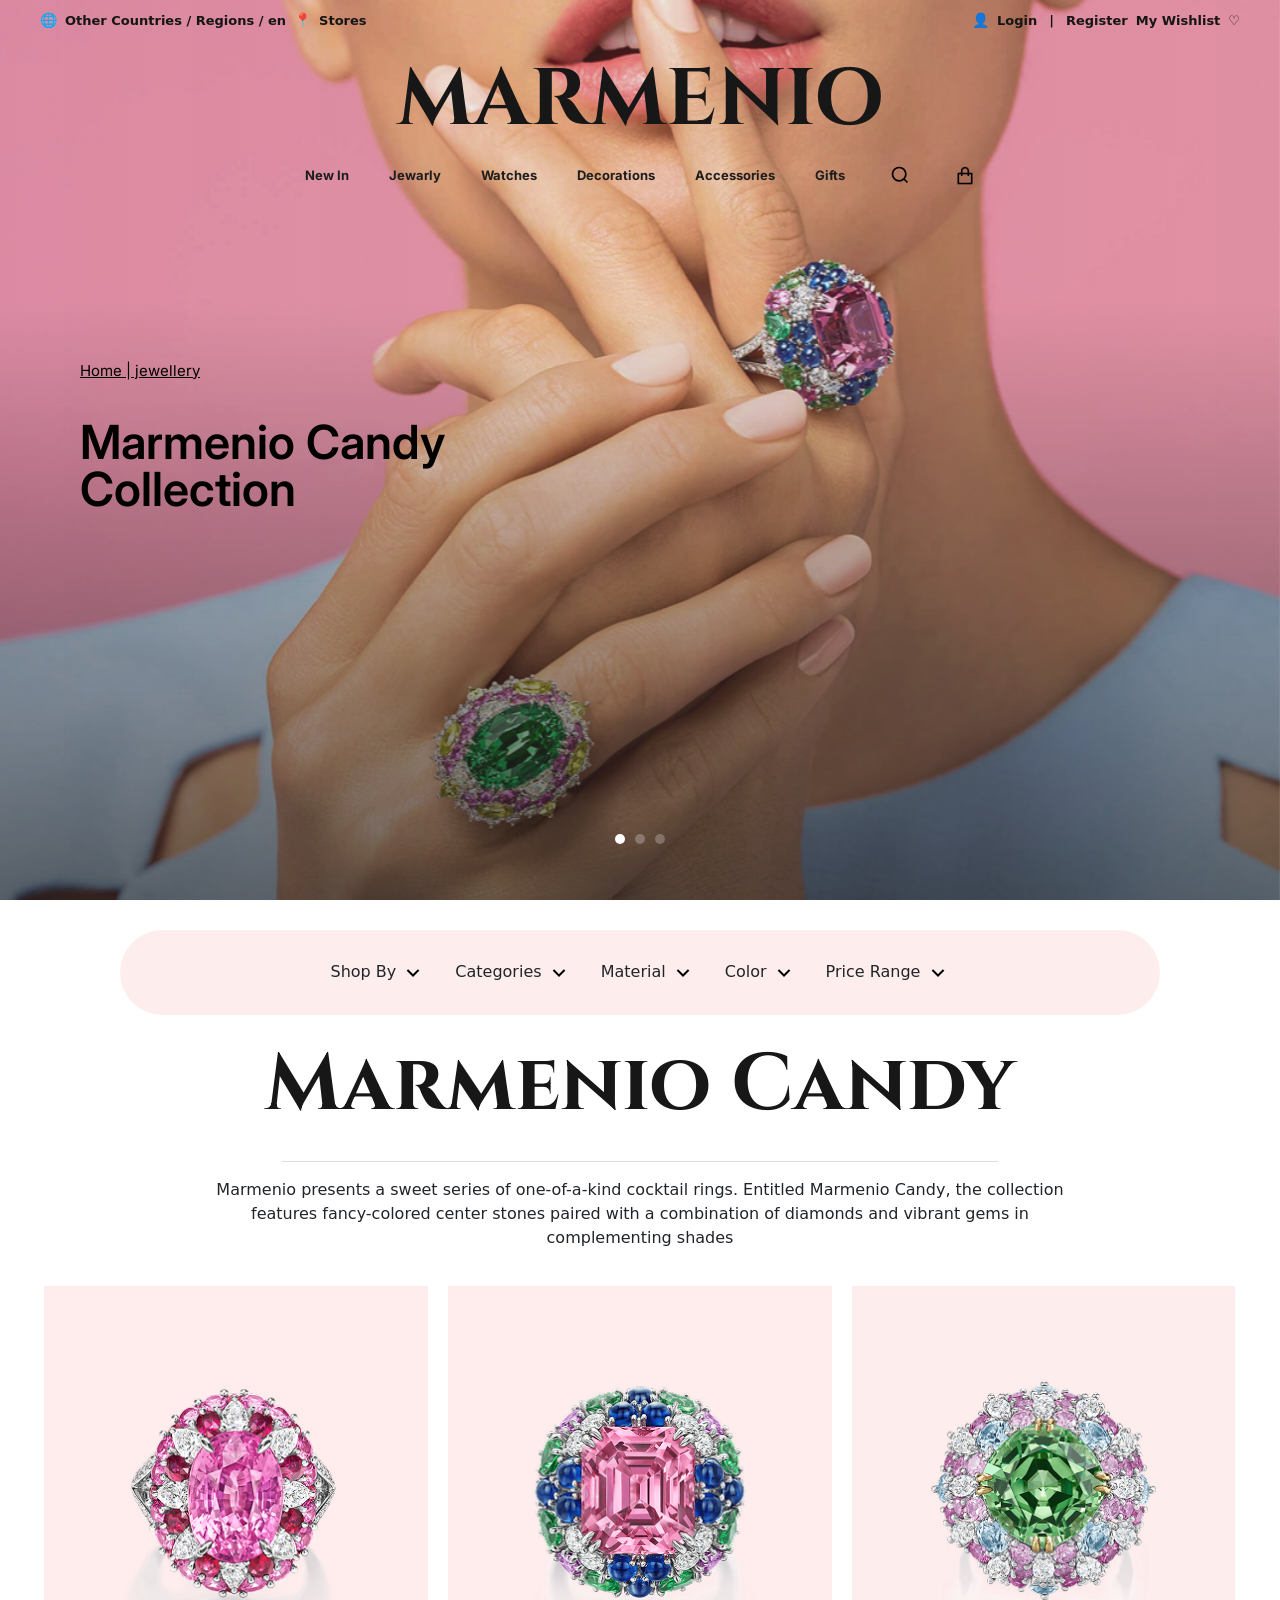
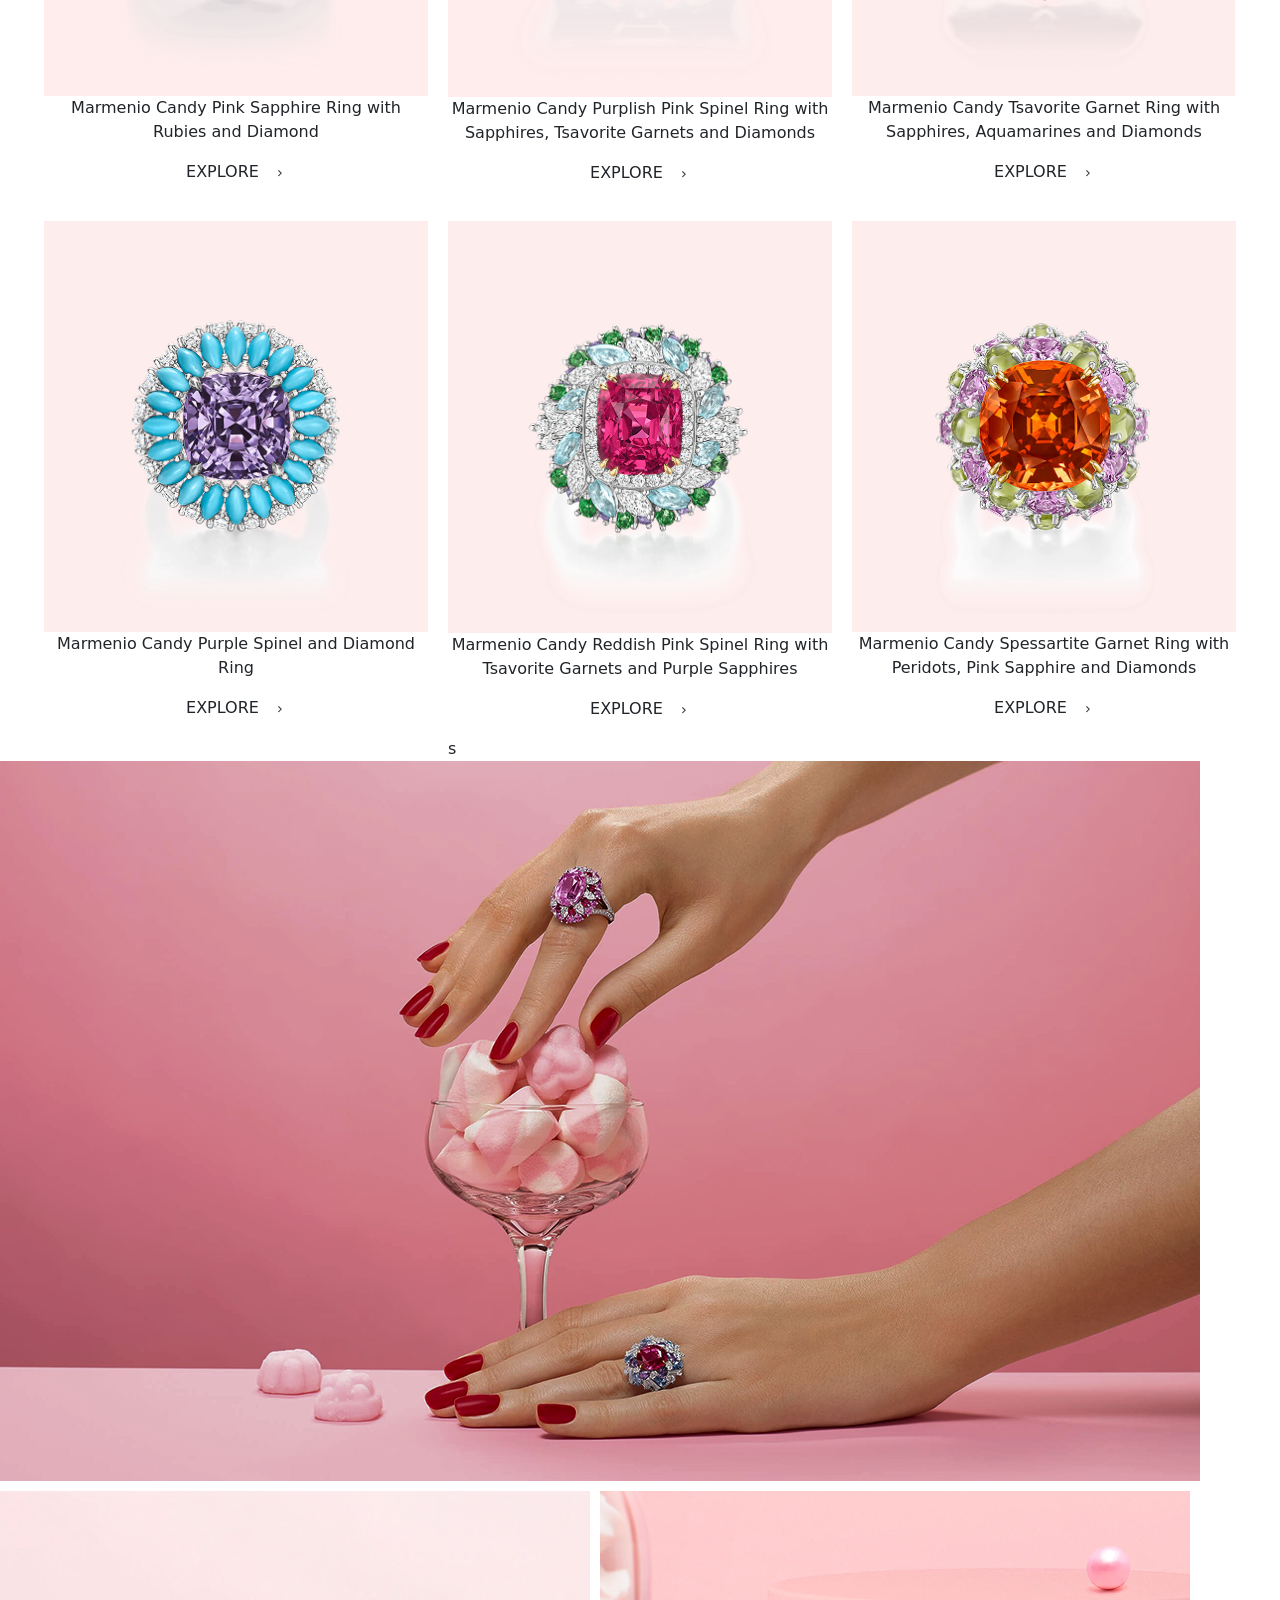
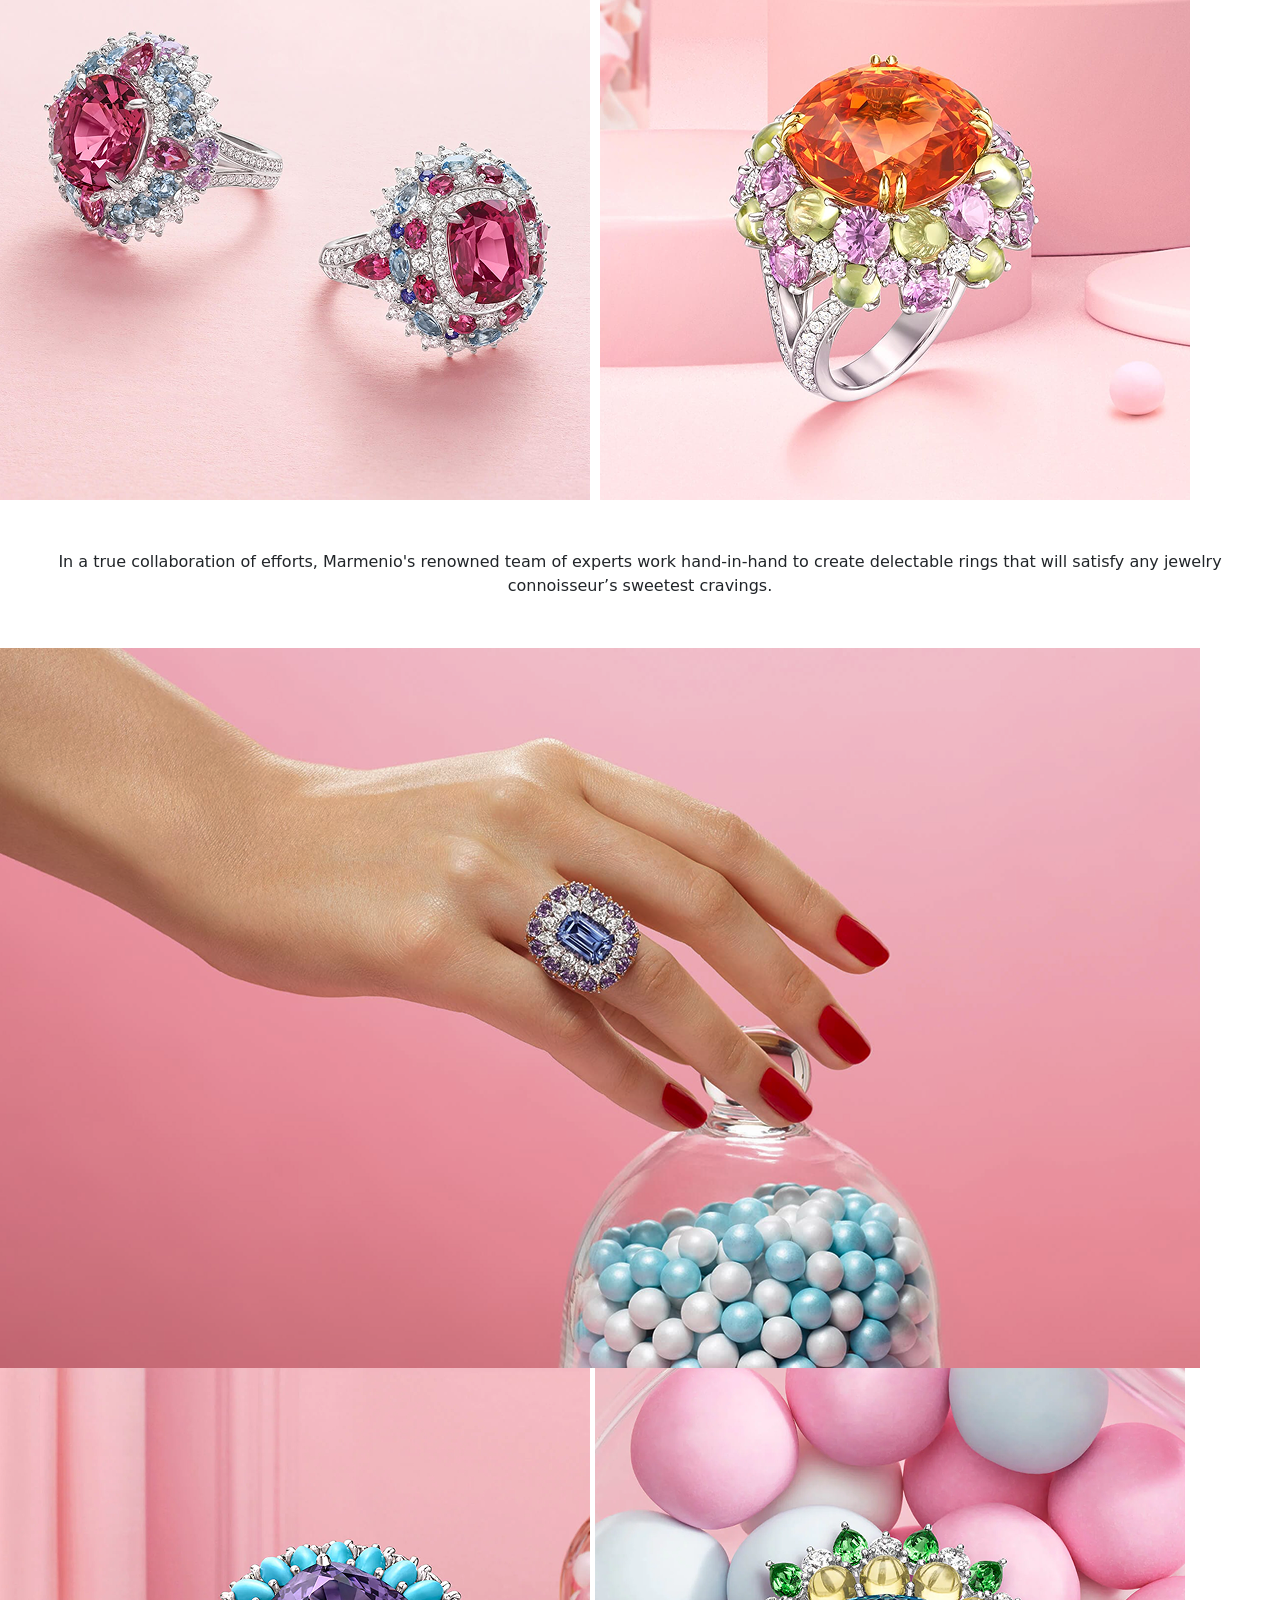
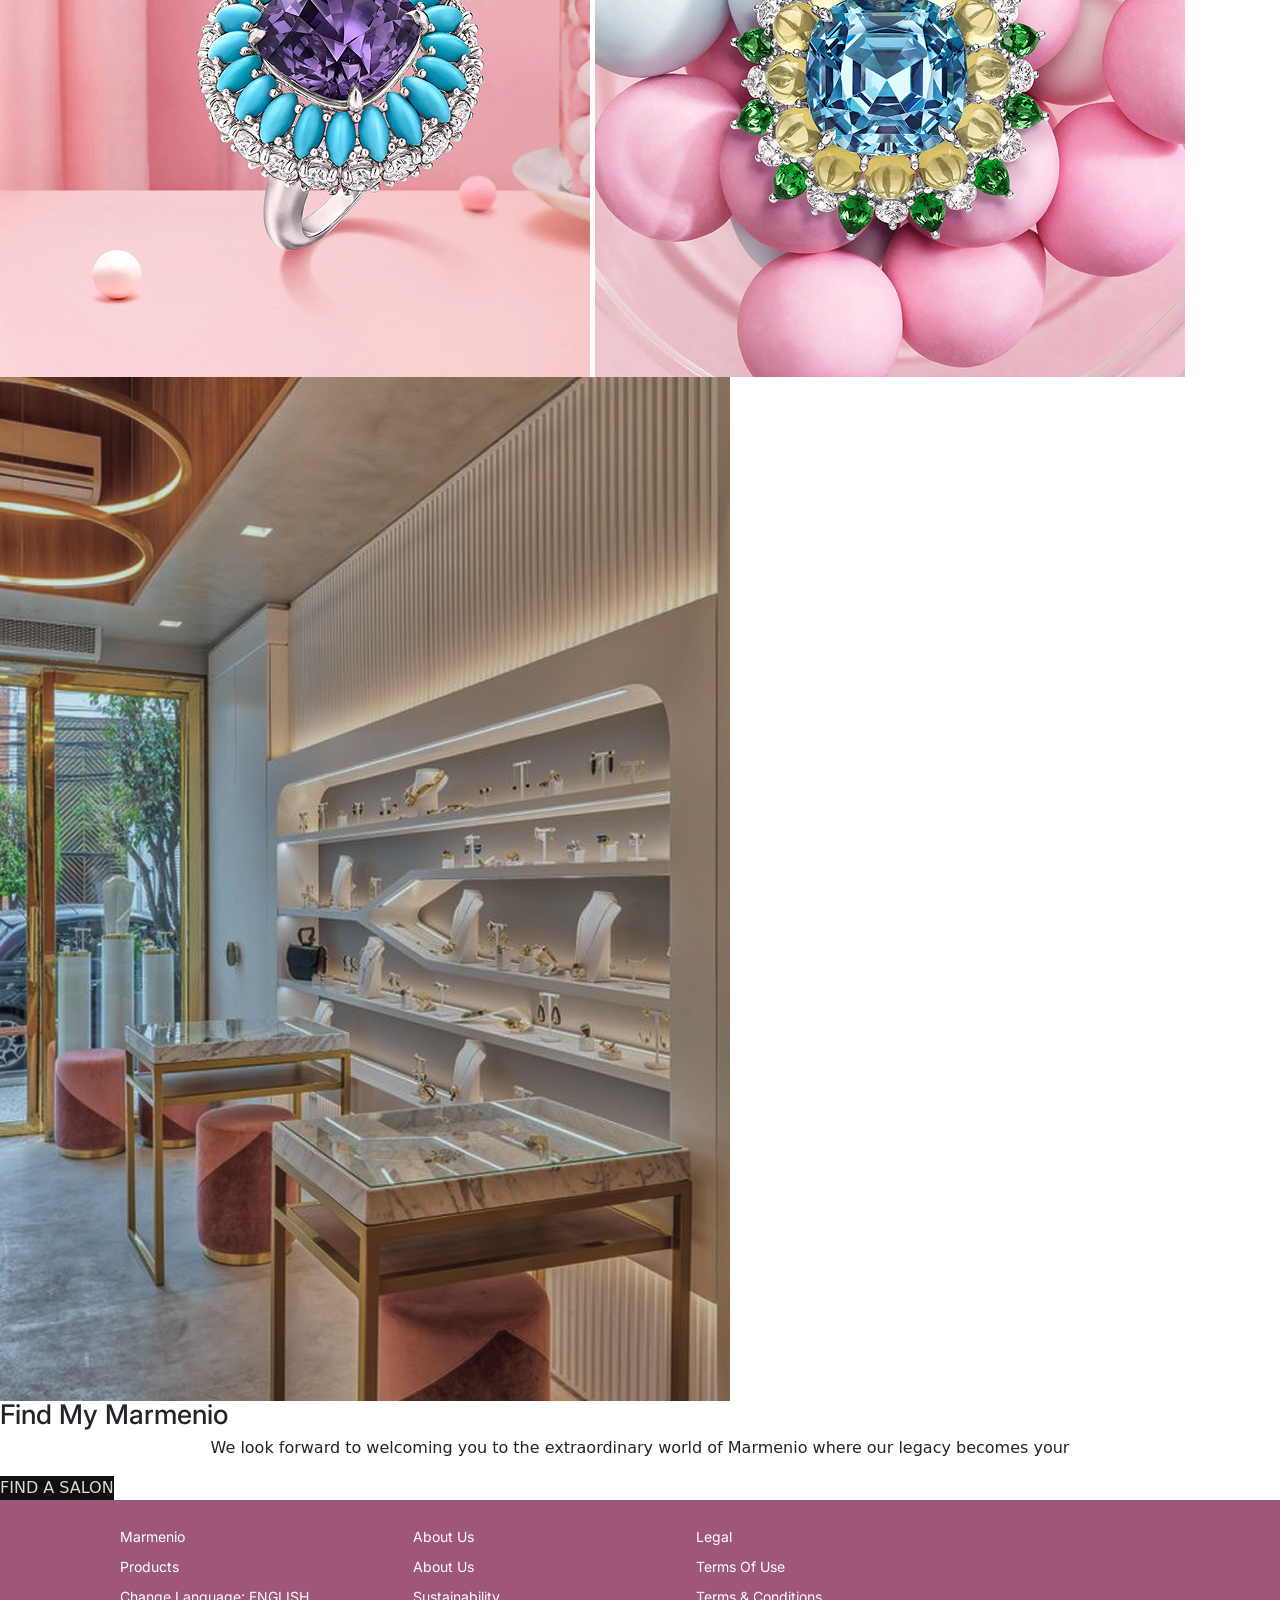
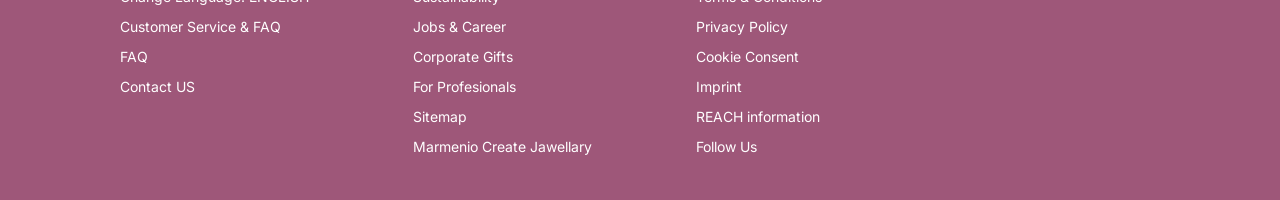
==== about.html @ db3ea21f "f" ====
<!DOCTYPE html>
<html lang="en">
  <head>
    <meta charset="UTF-8" />
    <meta name="viewport" content="width=device-width, initial-scale=1.0" />
    <title>MARMENIO</title>
    <link rel="stylesheet" href="style.css" />
    <link
      href="https://fonts.googleapis.com/css2?family=Cinzel:wght@700&family=Inter:wght@400;500;700&display=swap"
      rel="stylesheet"
    />
    <link
      href="https://cdn.jsdelivr.net/npm/bootstrap@5.3.2/dist/css/bootstrap.min.css"
      rel="stylesheet"
    />
  </head>
  <body>
 <!-- Top Bar -->
    <div class="top-bar">
      <div class="top-bar-left">
        <span class="globe-icon">🌐</span>
        <span>Other Countries / Regions / en</span>
        <span class="location-icon">📍</span>
        <span>Stores</span>
      </div>
      <div class="top-bar-right">
        <span class="user-icon">👤</span>
        <span>Login</span>
        <span class="divider">|</span>
        <span>Register</span>
        <span>My Wishlist</span>
        <span class="heart-icon">♡</span>
      </div>
    </div>

    <!-- Header -->
    <header class="header">
      <h1 class="logo">MARMENIO</h1>
      <nav class="main-nav">
        <a href="about.html">New In</a>
        <a href="about.html">Jewarly</a>
        <a href="about.html">Watches</a>
        <a href="about.html">Decorations</a>
        <a href="#">Accessories</a>
        <a href="#">Gifts</a>
        <button class="search-btn">
          <svg
            width="20"
            height="20"
            viewBox="0 0 24 24"
            fill="none"
            stroke="currentColor"
            stroke-width="2"
            color="black"
          >
            <circle cx="11" cy="11" r="8"></circle>
            <path d="m21 21-4.35-4.35"></path>
          </svg>
        </button>
        <button style="border: none; background-color: transparent; align-self: center;" class="cart">
          <img style="width: 20px; height: 20px; " src="cart.png" alt="">
        </button>
      </nav>
    </header>

    <!-- Hero Section - Bootstrap Carousel -->
    <div
      id="heroCarousel"
      class="carousel slide hero-carousel"
      data-bs-ride="carousel"
    >
      <!-- Indicators -->
      <div class="carousel-indicators">
        <button
          type="button"
          data-bs-target="#heroCarousel"
          data-bs-slide-to="0"
          class="active"
          aria-current="true"
          aria-label="Slide 1"
        ></button>
        <button
          type="button"
          data-bs-target="#heroCarousel"
          data-bs-slide-to="1"
          aria-label="Slide 2"
        ></button>
        <button
          type="button"
          data-bs-target="#heroCarousel"
          data-bs-slide-to="2"
          aria-label="Slide 3"
        ></button>
      </div>

      <!-- Slides -->
      <div class="carousel-inner">
        <!-- Slide 1 -->
        <div class="carousel-item active">
          <div class="hero-slide">
            <img src="Rectangle 6.png" alt="Slide 1" class="hero-image" />
            <div class="hero-overlay"></div>
            <div class="hero-content">
              <a class="aboutA" href="index.html">Home | jewellery</a>
              <h2 class="hero-title aboutTitle">Marmenio Candy Collection</h2>
              
            </div>
          </div>
        </div>

        <!-- Slide 2 -->
        <!-- <div class="carousel-item">
          <div class="hero-slide">
            <img
              src="istockphoto-1178099625-612x612.jpg"
              alt="Slide 2"
              class="hero-image"
            />
            <div class="hero-overlay"></div>
            <div class="hero-content">
              <h2 class="hero-title">Elegant<br />Collection</h2>
              <a href="#" class="discover-btn">Discover more</a>
            </div>
          </div>
        </div> -->

        <!-- Slide 3 -->
       <!-- <div class="carousel-item">
          <div class="hero-slide">
            <img
              src="display-of-elegant-pink-perfume-bottles-artistically-arranged-on-a-gentle-fabric-background-photo.jpg"
              alt="Slide 3"
              class="hero-image"
            />
            <div class="hero-overlay"></div>
            <div class="hero-content">
              <h2 class="hero-title">Timeless<br />Beauty</h2>
              <a href="#" class="discover-btn">Discover more</a>
            </div>
          </div>
        </div>  -->
      </div>
    
    <section class="list">
      <div class="list">
        <ul>
          <li>Shop By <img src="Frame (0).png" alt="" /></li>
          <li>Categories <img src="Frame (0).png" alt="" /></li>
          <li>Material <img src="Frame (0).png" alt="" /></li>
          <li>Color <img src="Frame (0).png" alt="" /></li>
          <li>Price Range <img src="Frame (0).png" alt="" /></li>
        </ul>
      </div>
    </section>
    <div class="textAbout">
      <h1 class="logo">Marmenio Candy</h1>
      <hr />
      <p>
        Marmenio presents a sweet series of one-of-a-kind cocktail rings.
        Entitled Marmenio Candy, the collection features fancy-colored center
        stones paired with a combination of diamonds and vibrant gems in
        complementing shades
      </p>
    </div>
    <div class="product">
      <div class="productCard">
      <img src="Group 748.png" alt="" />
      <p>Marmenio Candy Pink Sapphire Ring with Rubies and Diamond</p>
      <p>EXPLORE <img class="vector" src="Frame (v).png" alt="" /></p>
      </div>
      <div class="productCard">
      <img src="Frame 749.png" alt="" />
      <p>
        Marmenio Candy Purplish Pink Spinel Ring with Sapphires, Tsavorite
        Garnets and Diamonds
      </p>
      <p>EXPLORE <img class="vector" src="Frame (v).png" alt="" /></p>
      </div>
      <div class="productCard">
      <img src="Frame 749 (1).png" alt="" />
      <p>
        Marmenio Candy Tsavorite Garnet Ring with Sapphires, Aquamarines and
        Diamonds
      </p>
      <p>EXPLORE <img class="vector" src="Frame (v).png" alt="" /></p>
      </div>
      <div class="productCard">
      <img style="background-color: #FEEDED" src="Rectangle 431.png" alt="" />
      <p>Marmenio Candy Purple Spinel and Diamond Ring</p>
      <p>EXPLORE <img class="vector" src="Frame (v).png" alt="" /></p>
      </div>
      <div class="productCard">
      <img style="background-color: #FEEDED" src="Rectangle 432.png" alt="" />
      <p>
        Marmenio Candy Reddish Pink Spinel Ring with Tsavorite Garnets and
        Purple Sapphires
      </p>
      <p>EXPLORE <img class="vector" src="Frame (v).png" alt="" /></p>s
      </div>
      <div class="productCard">
      <img style="background-color: #FEEDED" src="Rectangle 433.png" alt="" />
      <p>
        Marmenio Candy Spessartite Garnet Ring with Peridots, Pink Sapphire and
        Diamonds
      </p>
      <p>EXPLORE <img class="vector" src="Frame (v).png" alt="" /></p>
      </div>
    </div>
    <section class="baner">
      <div class="baner-img">
        <img src="Rectangle 438.png" alt="" />
        <div class="flexAbout">
        <img src="Rectangle 439.png" alt="" />
        <img src="Rectangle 440.png" alt="" />
        </div>
        <p style="margin: 50px;">
          In a true collaboration of efforts, Marmenio's renowned team of
          experts work hand-in-hand to create delectable rings that will satisfy
          any jewelry connoisseur’s sweetest cravings.
        </p>
        <img src="Rectangle 441.png" alt="" />
        <img src="Rectangle 442.png" alt="" />
        <img src="Rectangle 443.png" alt="" />
      </div>
    </section>
    <section class="store">
      <img src="Rectangle 444.png" alt="" />
      <div class="contentText">
        <h3>Find My Marmenio</h3>
        <p>
          We look forward to welcoming you to the extraordinary world of
          Marmenio where our legacy becomes your
        </p>
        <button>FIND A SALON</button>
      </div>
    </section>

    <footer>
      <div class="flex">
        <div class="footer1">
          <p>Marmenio</p>
          <p>Products</p>
          <p>Change Language: ENGLISH</p>
          <p>Customer Service & FAQ</p>
          <p>FAQ</p>
          <p>Contact US</p>
        </div>
        <div class="footer1">
          <p>About Us</p>
          <p>About Us</p>
          <p>Sustainability</p>
          <p>Jobs & Career</p>
          <p>Corporate Gifts</p>
          <p>For Profesionals</p>
          <p>Sitemap</p>
          <p>Marmenio Create Jawellary</p>
        </div>
        <div class="footer1">
          <p>Legal</p>
          <p>Terms Of Use</p>
          <p>Terms & Conditions</p>
          <p>Privacy Policy</p>
          <p>Cookie Consent</p>
          <p>Imprint</p>
          <p>REACH information</p>
          <p>Follow Us</p>
        </div>
      </div>
    </footer>

    <script src="https://cdn.jsdelivr.net/npm/bootstrap@5.3.2/dist/js/bootstrap.bundle.min.js"></script>
  </body>
</html>
---- style.css ----
* {
  margin: 0;
  padding: 0;
  box-sizing: border-box;
}

body {
  font-family: "Inter", sans-serif;
  overflow-x: hidden;
}

/* Top Bar */
.top-bar {
  display: flex;
  justify-content: space-between;
  align-items: center;
  padding: 10px 40px;
  background-color: transparent;
  position: absolute;
  top: 0;
  left: 0;
  right: 0;
  z-index: 100;
  color: rgb(22, 21, 21);
  font-size: 13px;
  font-weight: 700;
}

.top-bar-left,
.top-bar-right {
  display: flex;
  align-items: center;
  gap: 8px;
}

.top-bar-right .divider {
  margin: 0 4px;
}

.globe-icon,
.location-icon,
.user-icon {
  font-size: 14px;
}

/* Header */
.header {
  position: absolute;
  top: 40px;
  left: 0;
  right: 0;
  z-index: 100;
  display: flex;
  flex-direction: column;
  align-items: center;
  padding: 20px 40px;
}

.logo {
  font-family: "Cinzel", serif;
  font-size: 80px;
  font-weight: 700;
  color: rgb(24, 23, 23);
  letter-spacing: 0;
  line-height: 100%;
  margin-bottom: 20px;
}

.main-nav {
  display: flex;
  align-items: center;
  gap: 40px;
}

.main-nav a {
  color: rgb(30, 29, 29);
  text-decoration: none;
  font-family: "Inter", sans-serif;
  font-size: 13px;
  font-weight: 700;
  line-height: 100%;
  letter-spacing: 0;
  transition: opacity 0.3s;
}

.main-nav a:hover {
  opacity: 0.8;
}

.search-btn {
  background: none;
  border: none;
  color: white;
  cursor: pointer;
  padding: 5px;
  display: flex;
  align-items: center;
  justify-content: center;
}

/* Hero Carousel Section */
.hero-carousel {
  height: 100vh;
  min-height: 600px;
}

.hero-carousel .carousel-inner,
.hero-carousel .carousel-item {
  height: 100%;
}

.hero-slide {
  position: relative;
  height: 100vh;
  min-height: 600px;
  display: flex;
  align-items: center;
}

.hero-image {
  position: absolute;
  top: 0;
  left: 0;
  width: 100%;
  height: 100%;
  object-fit: cover;
  z-index: -1;
}

.hero-overlay {
  position: absolute;
  top: 0;
  left: 0;
  width: 100%;
  height: 100%;
  background: linear-gradient(
    to right,
    rgba(158, 152, 154, 0.127),
    rgba(193, 185, 188, 0.164)
  );
  z-index: 0;
}

.hero-content {
  position: relative;
  padding-left: 80px;
  z-index: 10;
}

.hero-title {
  font-family: "Cinzel", serif;
  font-size: 64px;
  font-weight: 700;
  color: white;
  line-height: 1.1;
  margin-bottom: 30px;
}

.discover-btn {
  display: inline-block;
  padding: 15px 40px;
  background-color: white;
  color: #333;
  text-decoration: none;
  font-family: "Inter", sans-serif;
  font-size: 14px;
  font-weight: 500;
  border-radius: 30px;
  transition: all 0.3s;
}

.discover-btn:hover {
  background-color: #f0f0f0;
  transform: translateY(-2px);
}

/* Bootstrap Carousel Controls */
.hero-carousel .carousel-control-prev,
.hero-carousel .carousel-control-next {
  width: 60px;
  opacity: 0.7;
  transition: opacity 0.3s;
}

.hero-carousel .carousel-control-prev:hover,
.hero-carousel .carousel-control-next:hover {
  opacity: 1;
}

.hero-carousel .carousel-control-prev-icon,
.hero-carousel .carousel-control-next-icon {
  width: 24px;
  height: 24px;
}

/* Bootstrap Carousel Indicators */
.hero-carousel .carousel-indicators {
  bottom: 40px;
}

.hero-carousel .carousel-indicators button {
  width: 10px;
  height: 10px;
  border-radius: 50%;
  background-color: rgba(255, 255, 255, 0.5);
  border: none;
  margin: 0 5px;
  transition: background-color 0.3s;
}

.hero-carousel .carousel-indicators button.active {
  background-color: white;
}

.hero-carousel .carousel-indicators button:hover {
  background-color: rgba(255, 255, 255, 0.8);
}

.text {
  background-color: #ffeded;
}

.sect2 {
  position: relative;
  width: 100%;
}
.img > img {
  width: 100%;
  height: auto;
}
.img h3,
.img button {
  position: absolute;
}
.text {
  display: flex;
  flex-direction: column;
  align-items: center;
  justify-content: center;
  padding: 40px 120px;
}
.text p {
  margin-bottom: 0;
  text-align: center;
}

.img h3 {
  font-family: Inter;
  font-weight: 700;
  font-style: Bold;
  font-size: 40px;
  line-height: 100%;
  letter-spacing: 0%;
  left: 10%;
  bottom: 10%;
  color: #ffffff;
}
.img button {
  margin-top: 60px;
  padding: 10px 20px;
  background: white;
  color: black;
  border: none;
  border-radius: 7px;
  font-family: Inter;
  font-weight: 500;
  font-size: 14px;
  line-height: 100%;
  letter-spacing: 0%;
  cursor: pointer;
  font-family: Inter;
  font-weight: 600;
  font-style: Semi Bold;
  font-size: 16px;
  line-height: 100%;
  letter-spacing: 0%;
  bottom: 10%;
  right: 10%;
}

.sect3 {
  background-color: #ffeded;
  width: 100%;
  display: flex;
  justify-content: center;
  align-items: center;
  padding: 60px 120px;
  gap: 40px;
}
h2,
p {
  text-align: center;
}

.ellipse {
  width: 12;
  height: 12;
  opacity: 1;
  border-width: 1px;
}
.watch-list {
  display: flex;
  align-items: center;
  flex-direction: column;
  gap: 20px;
  padding: 40px 20px;
}

.watch-list,
.diamond-collection {
  display: flex;
  flex-direction: column;
  align-items: center;
  gap: 20px;
  padding: 40px 20px;
}

.love {
  background-color: #ffeded;
  padding: 20px 0;
}
.love img {
  width: 100%;
  height: 387px;
  opacity: 1;
}
.loveText {
  max-width: 792px;
  display: flex;
  flex-direction: column;
  align-items: center;
  width: 100%;
  justify-self: center;
}

.BtnLove {
  width: 283;
  height: 59;
  opacity: 1;
  padding-top: 20px;
  padding-right: 100px;
  padding-bottom: 20px;
  padding-left: 100px;
  gap: 10px;
  border-radius: 6px;
  border-width: 1px;
  border: none;
  border: 1px solid #585235;
  background-color: transparent;
}

.content {
  background-color: #ffeded;
  padding: 40px 100px;
  display: flex;
  gap: 50px;
  align-items: center;
  flex-wrap: wrap;
}
.content img {
  max-width: 100%;
}
.contentText h3 {
  font-family: Inter;
  font-weight: 500;
  font-style: Medium;
  font-size: 27px;
  line-height: 100%;
  letter-spacing: 0%;
  max-width: 590px;
}
.contentText input {
  width: 70%;
  background: white;
  height: 42px;
  padding: 10px;
  border: none;
}
.contentText button {
  height: 52;
  background-color: rgb(17, 16, 16);
  color: rgb(225, 213, 213);
  border: none;
}

footer {
  background-color: #9e5779;
  padding: 30px 120px;
}

.flex1 {
  border: 1px solid #ffffff;
  padding: 20px 100px;
}

.flex {
  display: flex;
  gap: 10%;
  flex-wrap: wrap;
  align-items: start;
}

.footer1 h5 {
  font-family: Inter;
  font-weight: 700;
  font-style: Bold;
  font-size: 14px;
  color: #ffffff;
  line-height: 100%;
  letter-spacing: 0%;
  text-align: left;
}

.footer1 p {
  text-align: left;
  color: #ffffff;
  font-family: Inter;
  font-weight: 400;
  font-style: Regular;
  font-size: 14px;
  line-height: 100%;
  letter-spacing: 0%;
}
.footer2 {
  justify-content: space-between;
  background-color: #9e5779;
  margin-top: 0px;
}
.footer2 p {
  font-family: Inter;
  font-weight: 400;
  font-style: Regular;
  font-size: 11px;
  line-height: 100%;
  letter-spacing: 0%;
  color: #ffffff;
}
.footer2 {
  border: 1px solid #ffffff;
  padding: 20px 100px;
}
.footer2 p {
  font-family: Inter;
  font-weight: 400;
  font-style: Regular;
  font-size: 11px;
  line-height: 100%;
  letter-spacing: 0%;
  color: #ffffff;
}

.flex1 button {
  width: 30%;
}

.aboutTitle {
  color: black;
  font-family: Inter;
  font-weight: 600;
  font-style: Semi Bold;
  font-size: 47px;
  line-height: 100%;
  letter-spacing: 0%;
  text-align: left;
  max-width: 411px;
  margin-top: 35px;
}

.aboutA {
  font-family: Inter;
  font-weight: 400;
  font-style: Regular;
  font-size: 15px;
  
  line-height: 100%;
  letter-spacing: 0%;
  text-align: left;
  color: #000000;
}
.list ul {
  display: flex;
  justify-content: center;
  gap: 30px;
  text-decoration: none;
  list-style: none;
  background: #feeded;
  padding: 30px;
  border-radius: 50px;
  margin: 30px 120px;
}

.textAbout {
  align-self: center;
  justify-self: center;
  display: flex;
  flex-direction: column;
  justify-content: center;
  align-items: center;
  margin: 20px 15%;
}
.textAbout hr {
  width: 80%;
  background: #9b6a7f;
  color: #9b6a7f;
  height: 1px;
}
.productCard {
  max-width: 30%;
}

.productCard img {
  width: 100%;
  height: auto;
}

.product {
  display: flex;
  gap: 20px;
  flex-wrap: wrap;
  justify-content: center;
}

.vector {
  margin-left: 10px;
  width: 12px !important;
  height: 12px;
  opacity: 1;
}
.baner-img img {
  max-width: 100%;
}
.flexAbout {
  display: flex;
  gap: 10px;
  max-width: 100%;
  margin-top: 10px;
}
.flexAbout img {
  max-width: 49%;
}
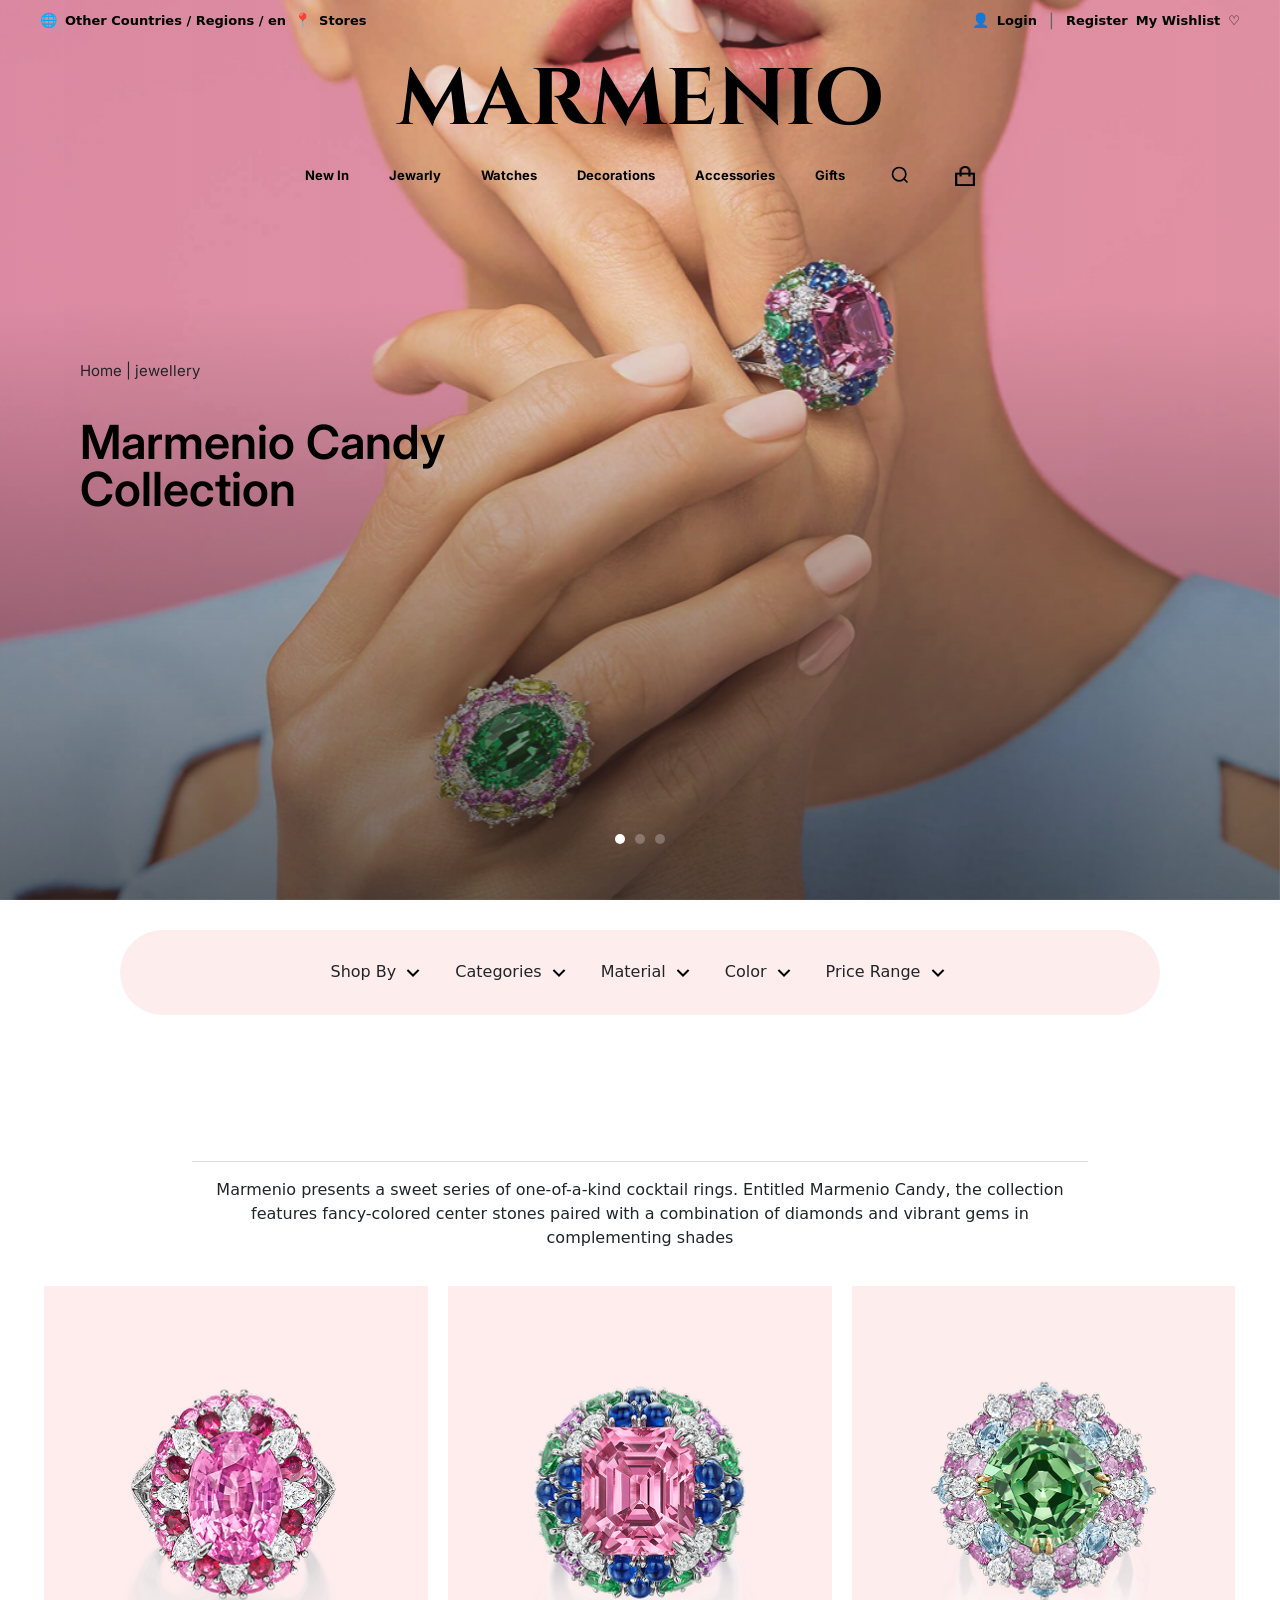
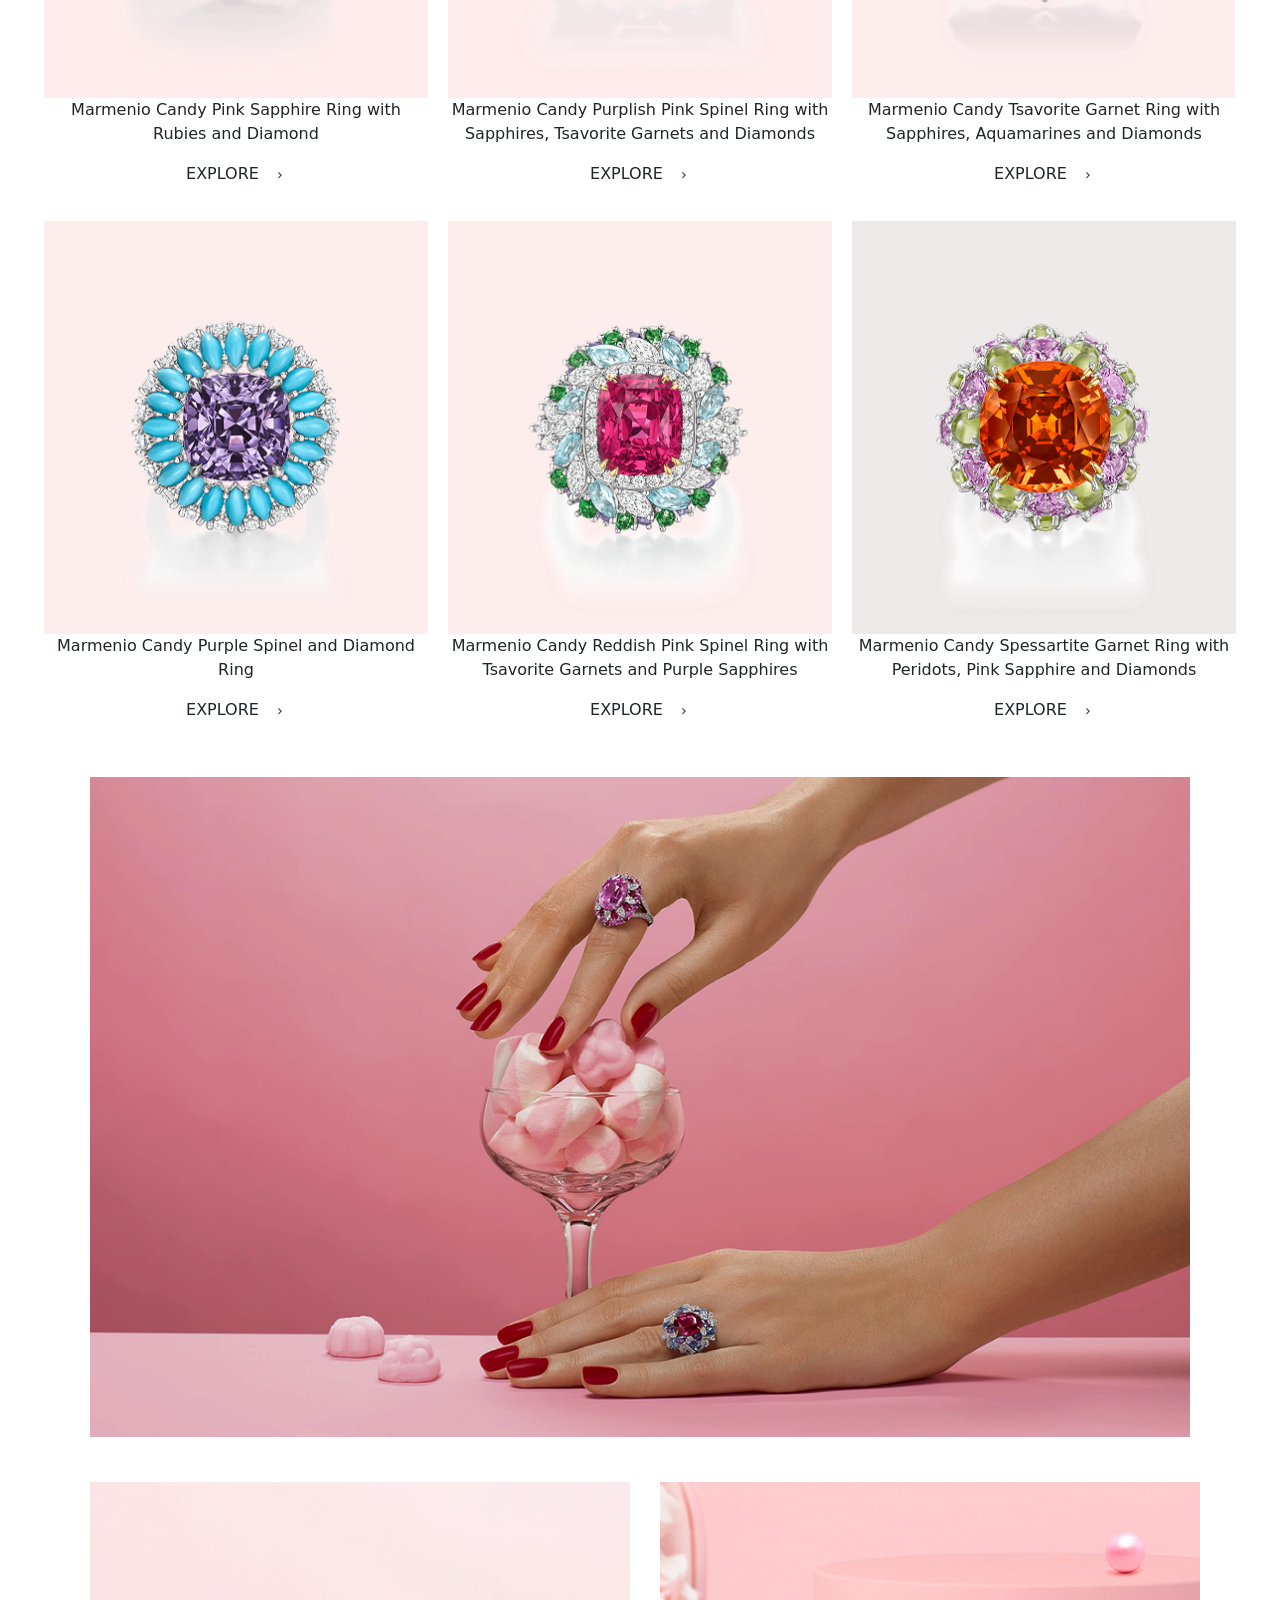
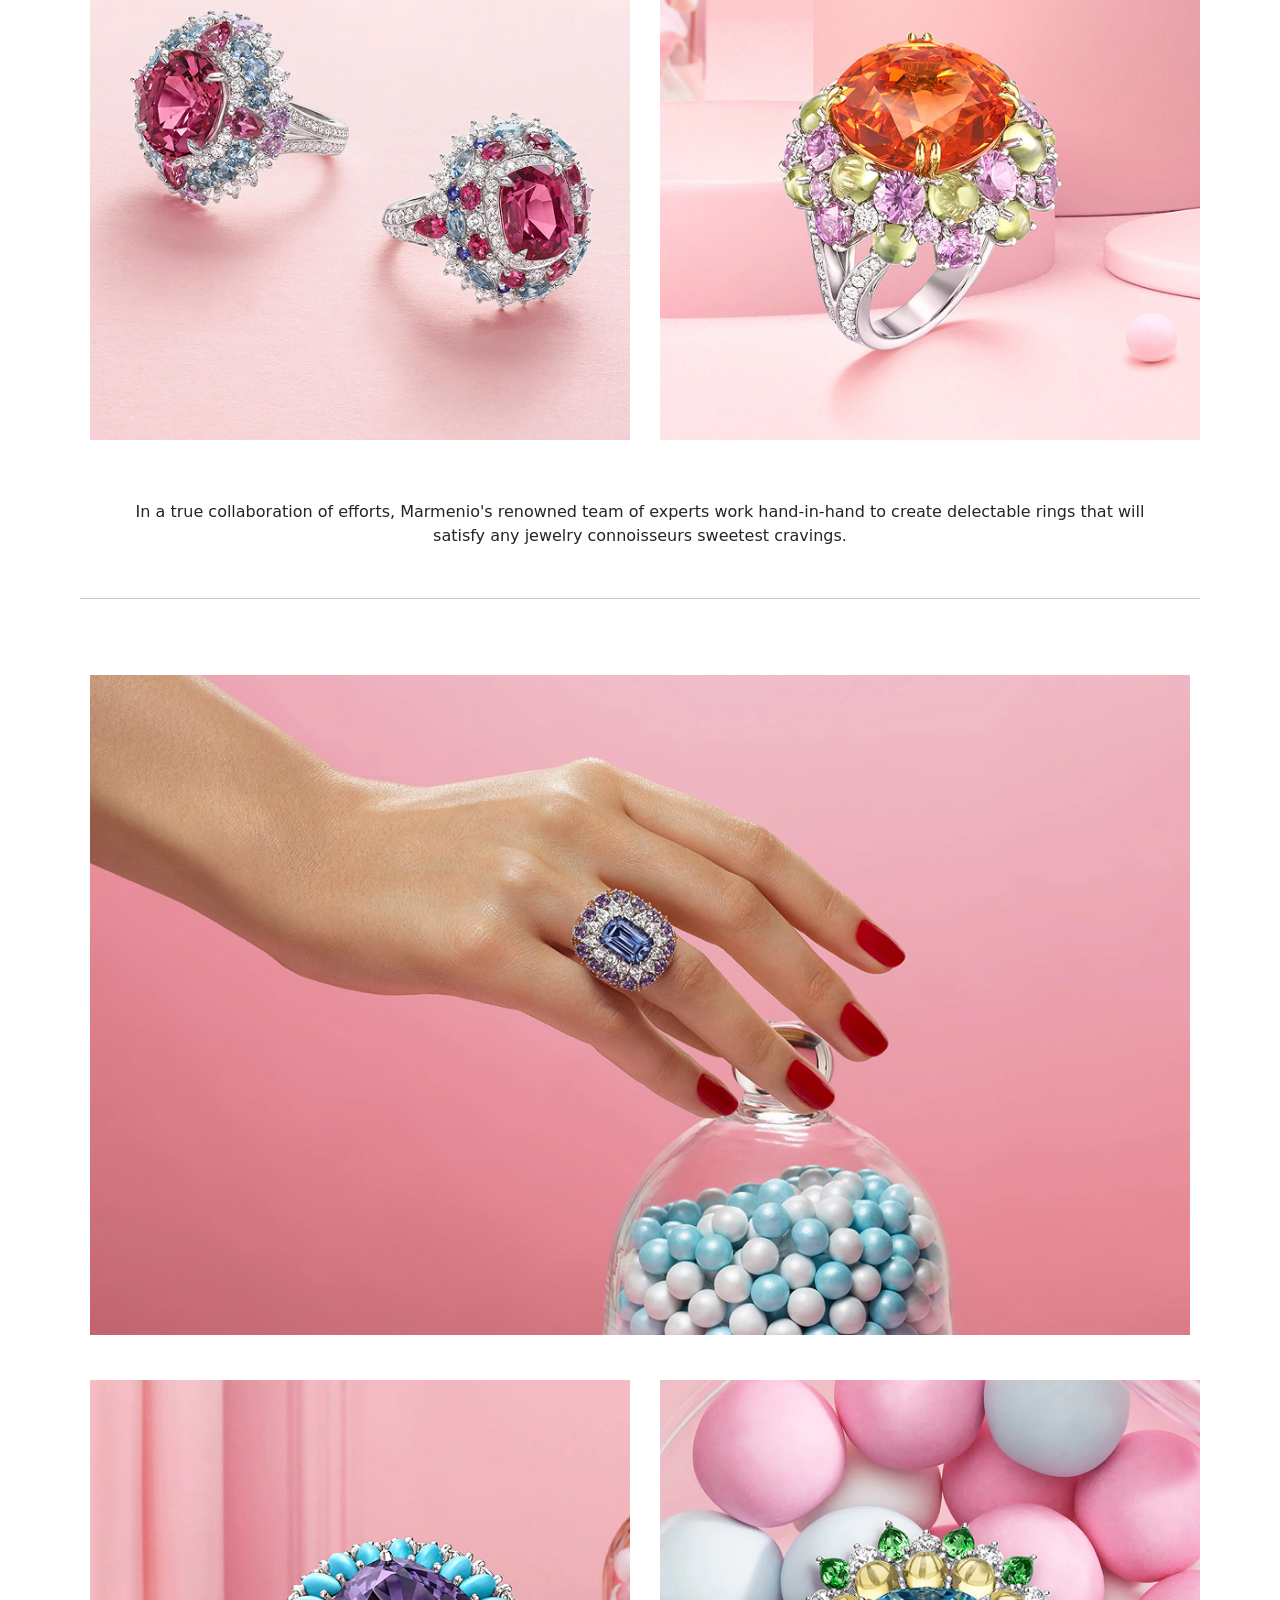
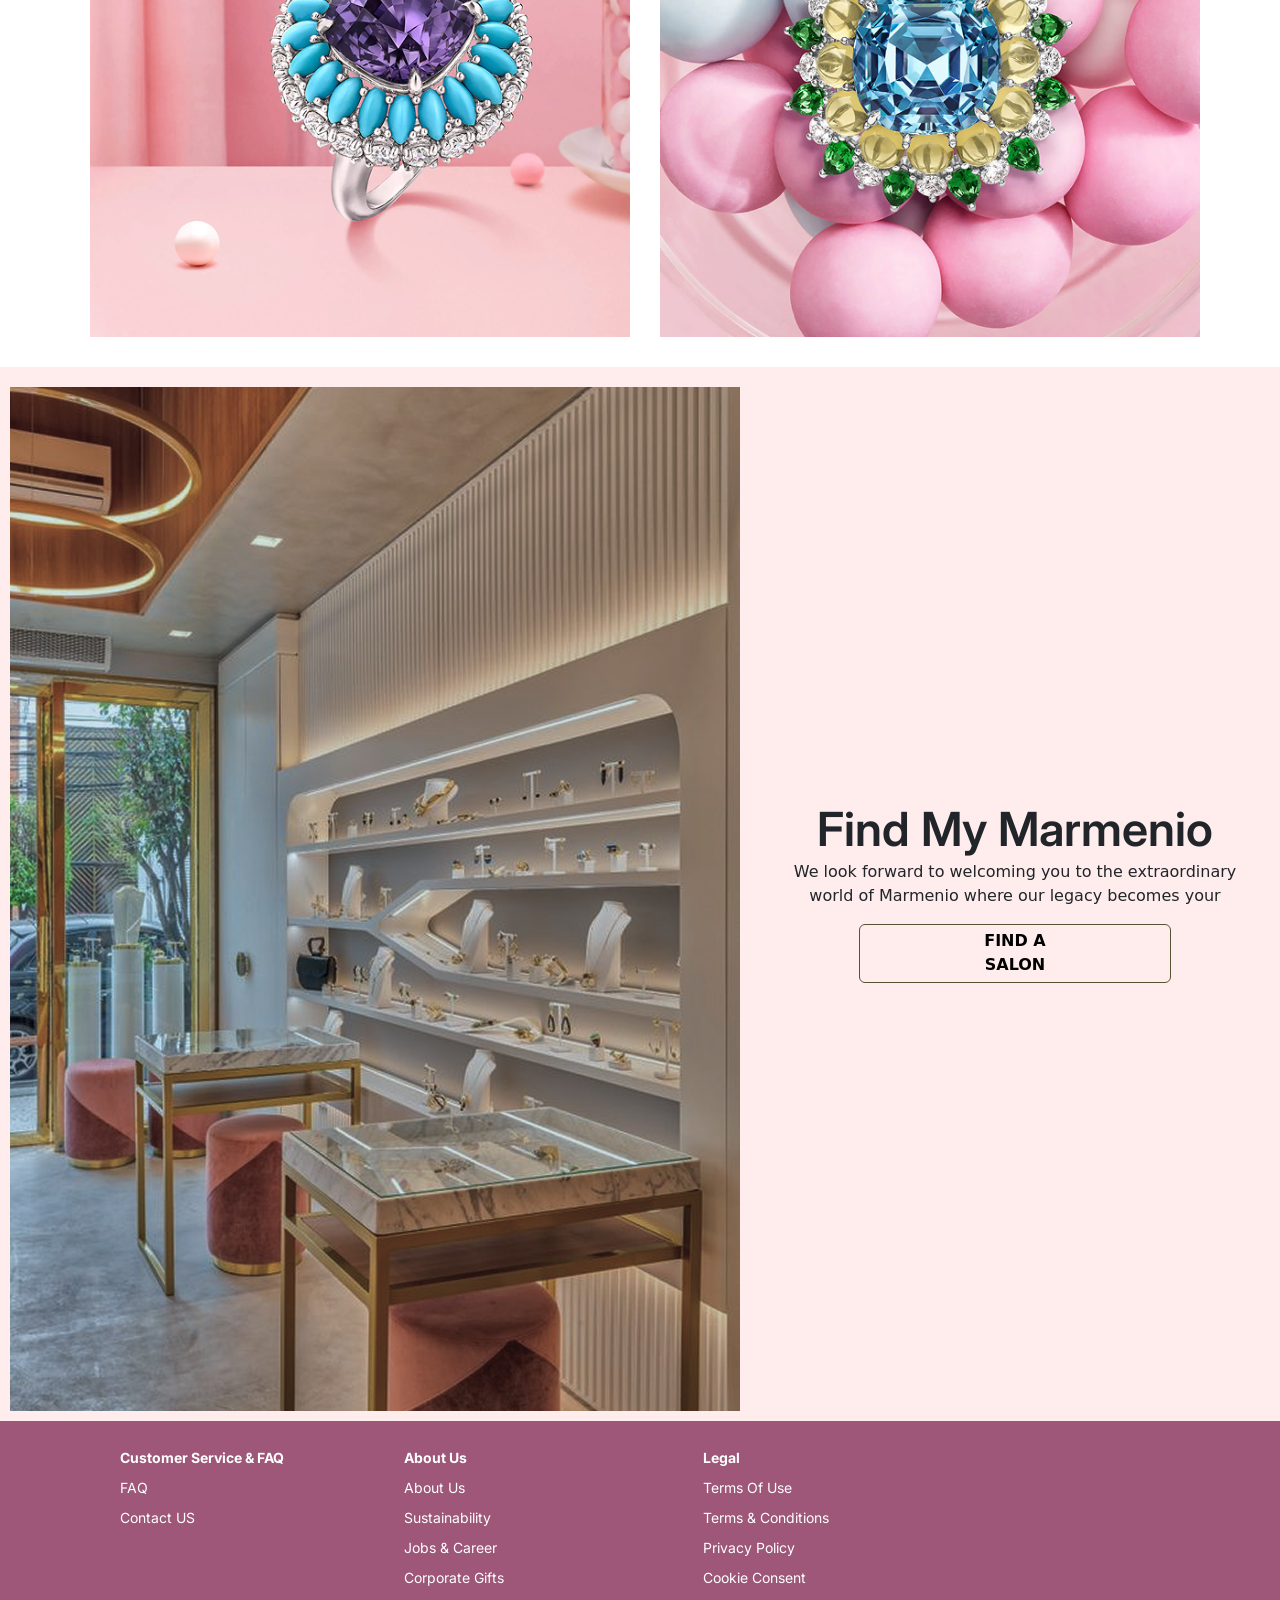
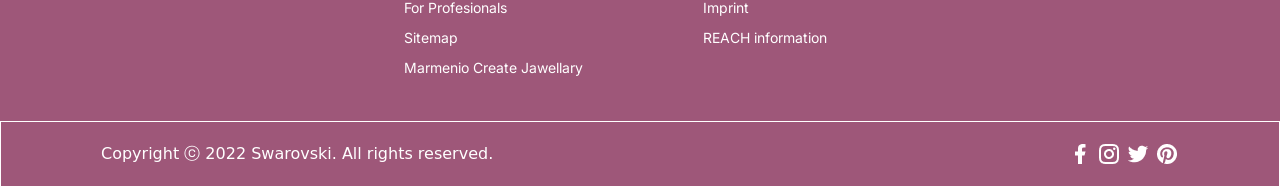
==== commit 2e3965e5: "2" ====
--- a/about.html
+++ b/about.html
@@ -16,7 +16,7 @@
   </head>
   <body>
  <!-- Top Bar -->
-    <div class="top-bar">
+    <div class="top-bar top-bar-about">
       <div class="top-bar-left">
         <span class="globe-icon">🌐</span>
         <span>Other Countries / Regions / en</span>
@@ -35,14 +35,14 @@
 
     <!-- Header -->
     <header class="header">
-      <h1 class="logo">MARMENIO</h1>
-      <nav class="main-nav">
-        <a href="about.html">New In</a>
+      <h1 class="logo logoAbout">MARMENIO</h1>
+      <nav class="main-nav main-nav-about">
+        <a href="index.html">New In</a>
         <a href="about.html">Jewarly</a>
         <a href="about.html">Watches</a>
         <a href="about.html">Decorations</a>
         <a href="#">Accessories</a>
-        <a href="#">Gifts</a>
+        <a href="contact.html">Gifts</a>
         <button class="search-btn">
           <svg
             width="20"
@@ -58,7 +58,7 @@
           </svg>
         </button>
         <button style="border: none; background-color: transparent; align-self: center;" class="cart">
-          <img style="width: 20px; height: 20px; " src="cart.png" alt="">
+          <img style="width: 20px; height: 20px; " src="Vector (1).png" alt="">
         </button>
       </nav>
     </header>
@@ -108,37 +108,7 @@
           </div>
         </div>
 
-        <!-- Slide 2 -->
-        <!-- <div class="carousel-item">
-          <div class="hero-slide">
-            <img
-              src="istockphoto-1178099625-612x612.jpg"
-              alt="Slide 2"
-              class="hero-image"
-            />
-            <div class="hero-overlay"></div>
-            <div class="hero-content">
-              <h2 class="hero-title">Elegant<br />Collection</h2>
-              <a href="#" class="discover-btn">Discover more</a>
-            </div>
-          </div>
-        </div> -->
-
-        <!-- Slide 3 -->
-       <!-- <div class="carousel-item">
-          <div class="hero-slide">
-            <img
-              src="display-of-elegant-pink-perfume-bottles-artistically-arranged-on-a-gentle-fabric-background-photo.jpg"
-              alt="Slide 3"
-              class="hero-image"
-            />
-            <div class="hero-overlay"></div>
-            <div class="hero-content">
-              <h2 class="hero-title">Timeless<br />Beauty</h2>
-              <a href="#" class="discover-btn">Discover more</a>
-            </div>
-          </div>
-        </div>  -->
+       
       </div>
     
     <section class="list">
@@ -171,16 +141,16 @@
       <div class="productCard">
       <img src="Frame 749.png" alt="" />
       <p>
-        Marmenio Candy Purplish Pink Spinel Ring with Sapphires, Tsavorite
-        Garnets and Diamonds
+        Marmenio Candy Purplish Pink Spinel Ring with Sapphires, 
+        Tsavorite Garnets and Diamonds
       </p>
       <p>EXPLORE <img class="vector" src="Frame (v).png" alt="" /></p>
       </div>
       <div class="productCard">
       <img src="Frame 749 (1).png" alt="" />
       <p>
-        Marmenio Candy Tsavorite Garnet Ring with Sapphires, Aquamarines and
-        Diamonds
+        Marmenio Candy Tsavorite Garnet Ring with Sapphires,
+        Aquamarines and Diamonds
       </p>
       <p>EXPLORE <img class="vector" src="Frame (v).png" alt="" /></p>
       </div>
@@ -192,36 +162,42 @@
       <div class="productCard">
       <img style="background-color: #FEEDED" src="Rectangle 432.png" alt="" />
       <p>
-        Marmenio Candy Reddish Pink Spinel Ring with Tsavorite Garnets and
+        Marmenio Candy Reddish Pink Spinel Ring with 
+        Tsavorite Garnets and
         Purple Sapphires
       </p>
-      <p>EXPLORE <img class="vector" src="Frame (v).png" alt="" /></p>s
-      </div>
-      <div class="productCard">
-      <img style="background-color: #FEEDED" src="Rectangle 433.png" alt="" />
-      <p>
-        Marmenio Candy Spessartite Garnet Ring with Peridots, Pink Sapphire and
-        Diamonds
+      <p>EXPLORE <img class="vector" src="Frame (v).png" alt="" /></p>
+      </div>
+      <div class="productCard">
+      <img style="background-color: #efeaea" src="Rectangle 433.png" alt="" />
+      <p>
+        Marmenio Candy Spessartite Garnet Ring with Peridots, 
+        Pink Sapphire and Diamonds
       </p>
       <p>EXPLORE <img class="vector" src="Frame (v).png" alt="" /></p>
       </div>
     </div>
     <section class="baner">
       <div class="baner-img">
-        <img src="Rectangle 438.png" alt="" />
+        <img class="baner1img" src="Rectangle 438.png" alt="" />
         <div class="flexAbout">
-        <img src="Rectangle 439.png" alt="" />
-        <img src="Rectangle 440.png" alt="" />
+        <img class="baner2img" src="Rectangle 439.png" alt="" />
+        <img class="baner3img" src="Rectangle 440.png" alt="" />
         </div>
         <p style="margin: 50px;">
           In a true collaboration of efforts, Marmenio's renowned team of
           experts work hand-in-hand to create delectable rings that will satisfy
-          any jewelry connoisseur’s sweetest cravings.
+          any jewelry connoisseurs sweetest cravings.
         </p>
-        <img src="Rectangle 441.png" alt="" />
-        <img src="Rectangle 442.png" alt="" />
-        <img src="Rectangle 443.png" alt="" />
-      </div>
+        <hr>
+       
+      </div>
+    <div class="baner-img">
+        <img class="baner1img" src="Rectangle 441.png" alt="" />
+        <div class="flexAbout">
+        <img class="baner2img" src="Rectangle 442.png" alt="" />
+        <img class="baner3img" src="Rectangle 443.png" alt="" />
+        </div>
     </section>
     <section class="store">
       <img src="Rectangle 444.png" alt="" />
@@ -231,43 +207,51 @@
           We look forward to welcoming you to the extraordinary world of
           Marmenio where our legacy becomes your
         </p>
-        <button>FIND A SALON</button>
+
+        <button class="store">FIND A SALON</button>
       </div>
     </section>
 
-    <footer>
-      <div class="flex">
-        <div class="footer1">
-          <p>Marmenio</p>
-          <p>Products</p>
-          <p>Change Language: ENGLISH</p>
-          <p>Customer Service & FAQ</p>
-          <p>FAQ</p>
-          <p>Contact US</p>
-        </div>
-        <div class="footer1">
-          <p>About Us</p>
-          <p>About Us</p>
-          <p>Sustainability</p>
-          <p>Jobs & Career</p>
-          <p>Corporate Gifts</p>
-          <p>For Profesionals</p>
-          <p>Sitemap</p>
-          <p>Marmenio Create Jawellary</p>
-        </div>
-        <div class="footer1">
-          <p>Legal</p>
-          <p>Terms Of Use</p>
-          <p>Terms & Conditions</p>
-          <p>Privacy Policy</p>
-          <p>Cookie Consent</p>
-          <p>Imprint</p>
-          <p>REACH information</p>
-          <p>Follow Us</p>
-        </div>
-      </div>
-    </footer>
-
-    <script src="https://cdn.jsdelivr.net/npm/bootstrap@5.3.2/dist/js/bootstrap.bundle.min.js"></script>
-  </body>
+ 
+  <footer>
+    <div class="flex footerFlex">
+      <div class="footer1">
+    <p class="firstP">Customer Service & FAQ</p>
+    <p>FAQ</p>
+    <p><a href="contact.html">Contact US</a> </p>
+    </div>
+    <div class="footer1">
+    <p class="firstP">About Us</p>
+    <p><a href="about.html">About Us</a> </p>
+   <p>Sustainability</p>
+   <p>Jobs & Career</p>
+   <p>Corporate Gifts</p>
+   <p>For Profesionals</p>
+   <p>Sitemap</p>
+   <p>Marmenio Create Jawellary</p>
+   </div>
+   <div class="footer1">
+   <p class="firstP">Legal</p>
+   <p>Terms Of Use</p>
+   <p>Terms & Conditions</p>
+ <p>Privacy Policy</p>
+ <p>Cookie Consent</p>
+ <p>Imprint</p>
+ <p>REACH information</p>
+ </div>
+ </div>
+  </footer>
+
+  <div class="flex footer2">
+  Copyright ⓒ 2022 Swarovski. All rights reserved.
+ <div class="icons">
+  <img src="Frame (9).png" alt="" />
+  <img src="Frame (1).png" alt="">
+  <img src="Frame (2).png" alt="">
+  <img src="Frame (3).png" alt="">
+ </div>
+</div>
+  
+ <script src="https://cdn.jsdelivr.net/npm/bootstrap@5.3.2/dist/js/bootstrap.bundle.min.js"></script>
+ </body>
 </html>
--- a/style.css
+++ b/style.css
@@ -12,6 +12,7 @@
 /* Top Bar */
 .top-bar {
   display: flex;
+  flex-wrap: wrap;
   justify-content: space-between;
   align-items: center;
   padding: 10px 40px;
@@ -21,7 +22,7 @@
   left: 0;
   right: 0;
   z-index: 100;
-  color: rgb(22, 21, 21);
+  color: white;
   font-size: 13px;
   font-weight: 700;
 }
@@ -54,13 +55,14 @@
   flex-direction: column;
   align-items: center;
   padding: 20px 40px;
+  color: white;
 }
 
 .logo {
   font-family: "Cinzel", serif;
   font-size: 80px;
   font-weight: 700;
-  color: rgb(24, 23, 23);
+  color: white;
   letter-spacing: 0;
   line-height: 100%;
   margin-bottom: 20px;
@@ -70,10 +72,11 @@
   display: flex;
   align-items: center;
   gap: 40px;
+  flex-wrap: wrap;
 }
 
 .main-nav a {
-  color: rgb(30, 29, 29);
+  color: white;
   text-decoration: none;
   font-family: "Inter", sans-serif;
   font-size: 13px;
@@ -282,6 +285,7 @@
   background-color: #ffeded;
   width: 100%;
   display: flex;
+  flex-wrap: wrap;
   justify-content: center;
   align-items: center;
   padding: 60px 120px;
@@ -314,7 +318,10 @@
   gap: 20px;
   padding: 40px 20px;
 }
-
+.diamond- img {
+  width: 100%;
+  height: auto;
+}
 .love {
   background-color: #ffeded;
   padding: 20px 0;
@@ -355,7 +362,7 @@
   display: flex;
   gap: 50px;
   align-items: center;
-  flex-wrap: wrap;
+  /* flex-wrap: wrap; */
 }
 .content img {
   max-width: 100%;
@@ -372,17 +379,25 @@
 .contentText input {
   width: 70%;
   background: white;
-  height: 42px;
+  height: 52px;
   padding: 10px;
   border: none;
 }
 .contentText button {
-  height: 52;
+  height: 52px;
   background-color: rgb(17, 16, 16);
   color: rgb(225, 213, 213);
   border: none;
-}
-
+  padding: 20px 40px;
+  text-align: center;
+  display: flex;
+  justify-content: center;
+  align-items: center;
+}
+a {
+  text-decoration: none !important;
+  color: inherit !important;
+}
 footer {
   background-color: #9e5779;
   padding: 30px 120px;
@@ -395,9 +410,46 @@
 
 .flex {
   display: flex;
-  gap: 10%;
+  gap: 10px;
   flex-wrap: wrap;
-  align-items: start;
+  align-items: center;
+}
+.footerFlex {
+  align-items: flex-start;
+  gap: 120px;
+}
+
+.center {
+  justify-content: center;
+}
+
+.Ellipse {
+  display: flex;
+  justify-content: center;
+  gap: 10px;
+  margin-top: 20px;
+}
+
+.text3 {
+  text-align: center;
+  padding: 20px;
+}
+
+.text3 h2 {
+  font-size: 28px;
+  margin-bottom: 15px;
+}
+
+.text3 hr {
+  width: 100px;
+  margin: 15px auto;
+  border: 1px solid #9b6a7f;
+}
+
+.text3 p {
+  font-size: 16px;
+  max-width: 600px;
+  margin: 0 auto;
 }
 
 .footer1 h5 {
@@ -425,7 +477,9 @@
   justify-content: space-between;
   background-color: #9e5779;
   margin-top: 0px;
-}
+  color: #ffffff;
+}
+
 .footer2 p {
   font-family: Inter;
   font-weight: 400;
@@ -471,7 +525,6 @@
   font-weight: 400;
   font-style: Regular;
   font-size: 15px;
-  
   line-height: 100%;
   letter-spacing: 0%;
   text-align: left;
@@ -499,7 +552,7 @@
   margin: 20px 15%;
 }
 .textAbout hr {
-  width: 80%;
+  width: 100%;
   background: #9b6a7f;
   color: #9b6a7f;
   height: 1px;
@@ -510,7 +563,7 @@
 
 .productCard img {
   width: 100%;
-  height: auto;
+  height: 80%;
 }
 
 .product {
@@ -518,6 +571,7 @@
   gap: 20px;
   flex-wrap: wrap;
   justify-content: center;
+  margin-top: 20px;
 }
 
 .vector {
@@ -526,15 +580,870 @@
   height: 12px;
   opacity: 1;
 }
+.baner-img {
+  margin: 20px 80px;
+}
 .baner-img img {
   max-width: 100%;
+  height: auto;
+  margin-top: 10px;
+  padding: 10px;
+  align-items: center;
+}
+.baner1img {
+  width: 100%;
+}
+.baner2img,
+.baner3img {
+  width: 50%;
 }
 .flexAbout {
   display: flex;
   gap: 10px;
   max-width: 100%;
+  margin-top: 15px;
+}
+.flexAbout img {
+  max-width: 50%;
+}
+.baner {
+  width: 100%;
+  display: flex;
+  justify-content: center;
+  align-items: center;
+  flex-direction: column;
+}
+.store {
+  width: 100%;
+  display: flex;
+  justify-content: center;
+  align-items: center;
+  text-align: center;
+  background-color: #ffeded;
+}
+.store img {
   margin-top: 10px;
-}
-.flexAbout img {
-  max-width: 49%;
-}
+  padding: 10px;
+  align-items: center;
+  max-width: 100%;
+  opacity: 1;
+}
+.store button {
+  width: 312px;
+  height: 59px;
+  opacity: 1;
+  top: 6042.32px;
+  left: 943px;
+  gap: 10px;
+  border-width: 1px;
+  border-radius: 6px;
+  padding-top: 20px;
+  padding-right: 100px;
+  padding-bottom: 20px;
+  padding-left: 100px;
+  align-items: center;
+  background-color: transparent;
+  border: 1px solid #585235;
+  cursor: pointer;
+  color: black;
+  font-weight: 600;
+}
+
+.registration-main {
+  background: #9e577980;
+  margin-top: 100px;
+  display: flex;
+  flex-direction: column;
+  align-items: center;
+  justify-content: center;
+  padding: 40px 20px;
+  margin: 122px;
+}
+.registration-card {
+  display: flex;
+  flex-direction: column;
+  justify-content: center;
+  align-items: center;
+}
+.registration-card h2 {
+  font-family: Inter;
+  font-weight: 500;
+  font-style: Medium;
+  font-size: 27px;
+  line-height: 100%;
+  letter-spacing: 0%;
+  text-align: center;
+  color: #ffffff;
+}
+.reg-form {
+  margin: 0 auto;
+  max-width: 386px;
+}
+.reg-form input {
+  width: 100%;
+  height: 44px;
+  margin: 10px 0;
+  padding: 10px;
+  border: 1px solid #cccccc;
+  background-color: transparent;
+}
+.reg-form input::placeholder {
+  font-family: Inter;
+  font-weight: 400;
+  font-style: Regular;
+  font-size: 14px;
+  line-height: 100%;
+  letter-spacing: 0%;
+  color: #ffffff;
+}
+
+.checkbox {
+  display: flex;
+  align-items: center;
+  gap: 10px;
+  margin: 10px 0;
+  font-family: Inter;
+  font-weight: 400;
+  font-style: Regular;
+  font-size: 12px;
+  line-height: 100%;
+  letter-spacing: 0%;
+  color: #ffffff;
+}
+.checkbox2 {
+  width: 16px !important;
+  height: 16px;
+}
+.terms {
+  font-family: Inter;
+  font-weight: 400;
+  font-style: Regular;
+  font-size: 10px;
+  line-height: 100%;
+  letter-spacing: 0%;
+  color: #ffffff;
+  margin-bottom: 20px;
+  text-align: left;
+}
+.reg-form button {
+  width: 100%;
+  height: 44px;
+  background: #ffffff;
+  color: #000000;
+  border: none;
+  cursor: pointer;
+  font-family: Inter;
+  font-weight: 700;
+  font-style: Bold;
+  font-size: 11px;
+
+  line-height: 100%;
+  letter-spacing: 0%;
+  text-align: center;
+}
+.card-foter p {
+  font-family: Inter;
+  font-weight: 400;
+  font-style: Regular;
+  font-size: 11px;
+  line-height: 100%;
+  letter-spacing: 0%;
+  text-align: center;
+  color: #ffffff;
+  margin-top: 50px;
+  max-width: 264px;
+}
+.social-login button {
+  font-family: Inter;
+  font-weight: 500;
+  font-style: Medium;
+  font-size: 11px;
+  line-height: 100%;
+  letter-spacing: 0%;
+  text-align: center;
+  color: #000000;
+  width: 183px;
+  height: 44px;
+  background: #ffffff;
+  border: none;
+}
+.divider {
+  display: flex;
+  align-items: center;
+  justify-content: center;
+  color: white;
+  font-family: Inter;
+  font-weight: 500;
+  font-style: Medium;
+  font-size: 14px;
+  line-height: 100%;
+  letter-spacing: 0%;
+}
+.divider p {
+  color: white;
+}
+
+.divider p::before {
+  content: "";
+  display: inline-block;
+  padding: 0px 10px;
+  background-color: white;
+  width: 110px;
+  height: 1px;
+  margin: 2px;
+}
+.divider p::after {
+  content: "";
+  display: inline-block;
+  padding: 0 10px;
+  background-color: white;
+  width: 110px;
+  height: 1px;
+  margin: 2px;
+}
+.contact-page {
+  background-image: url("contact.jpg");
+  background-size: cover;
+  background-position: center;
+  background-repeat: no-repeat;
+  min-height: 100vh;
+  position: relative;
+}
+
+.contact-page::before {
+  content: "";
+  position: absolute;
+  top: 0;
+  left: 0;
+  right: 0;
+  bottom: 0;
+  background-color: rgba(219, 112, 147, 0.4);
+  backdrop-filter: blur(2px);
+  z-index: 0;
+}
+
+.contact-page > * {
+  position: relative;
+  z-index: 1;
+}
+.social-login {
+  gap: 20px;
+  margin-top: 20px;
+  justify-content: center;
+  padding-bottom: 20;
+}
+.divider {
+  text-align: center;
+  margin: 20px 0;
+  color: #666;
+}
+
+.firstP {
+  font-family: Inter;
+  font-weight: 700 !important;
+  font-style: Bold;
+  font-size: 14px;
+  line-height: 100%;
+  letter-spacing: 0%;
+}
+.contentText {
+  display: flex;
+  flex-direction: column;
+  justify-content: center;
+  align-items: center;
+  padding: 20px;
+}
+
+.Rectangle {
+  background: #9e577980;
+  margin-top: 60px;
+  display: flex;
+  justify-content: space-between;
+  align-items: center;
+  gap: 30px;
+  padding: 30px 100px;
+  color: white;
+  margin-bottom: 80px;
+  margin: 122px;
+  flex-wrap: wrap;
+}
+.help-section {
+  max-width: 164px;
+}
+.Rectangle p {
+  text-align: left;
+}
+.Rectangle p:first-child {
+  font-family: Inter;
+  font-weight: 700;
+  font-style: Bold;
+  font-size: 13px;
+
+  line-height: 100%;
+  letter-spacing: 0%;
+}
+.contentText h3 {
+  font-family: Inter;
+  font-weight: 600;
+  font-style: Semi Bold;
+  font-size: 47px;
+
+  line-height: 100%;
+  letter-spacing: 0%;
+  text-align: center;
+}
+/* ==================== RESPONSIVE DESIGN ==================== */
+
+/* Large screens (1200px and below) */
+@media screen and (max-width: 1200px) {
+  .text {
+    padding: 40px 60px;
+  }
+
+  .sect3 {
+    padding: 40px 60px;
+  }
+
+  footer {
+    padding: 30px 60px;
+  }
+
+  .content {
+    padding: 40px 60px;
+  }
+
+  .list ul {
+    margin: 30px 60px;
+  }
+
+  .store {
+    padding: 20px 60px;
+    flex-wrap: wrap-reverse;
+  }
+}
+
+.top-bar-about,
+.logoAbout,
+.main-nav-about {
+  color: #000;
+}
+.main-nav-about a {
+  color: #000;
+}
+/* Medium screens - Tablets (992px and below) */
+@media screen and (max-width: 992px) {
+  .top-bar {
+    padding: 10px 20px;
+    font-size: 11px;
+    background: #ffcbe1;
+  }
+
+  .header {
+    padding: 15px 20px;
+  }
+
+  .logo {
+    font-size: 60px;
+  }
+
+  .main-nav {
+    gap: 20px;
+  }
+
+  .main-nav a {
+    font-size: 12px;
+  }
+
+  .hero-content {
+    padding-left: 40px;
+  }
+
+  .hero-title {
+    font-size: 48px;
+  }
+
+  .text {
+    padding: 30px 40px;
+  }
+
+  .img h3 {
+    font-size: 28px;
+  }
+
+  .sect3 {
+    padding: 30px 40px;
+  }
+
+  .content {
+    padding: 30px 40px;
+    gap: 30px;
+  }
+
+  .contentText h3 {
+    font-size: 22px;
+  }
+
+  footer {
+    padding: 30px 40px;
+  }
+
+  .footer2 {
+    padding: 15px 40px;
+  }
+
+  .love img {
+    height: 300px;
+  }
+
+  .loveText {
+    padding: 0 20px;
+  }
+}
+
+/* Small screens - Tablets portrait (768px and below) */
+@media screen and (max-width: 768px) {
+  .top-bar {
+    flex-direction: column;
+    gap: 10px;
+    padding: 8px 15px;
+    position: relative;
+  }
+
+  .top-bar-left,
+  .top-bar-right {
+    justify-content: center;
+    flex-wrap: wrap;
+  }
+
+  .header {
+    top: 80px;
+    padding: 10px 15px;
+  }
+
+  .logo {
+    font-size: 45px;
+    margin-top: 10px;
+    margin-bottom: 15px;
+  }
+
+  .main-nav {
+    gap: 15px;
+    justify-content: center;
+  }
+
+  .main-nav a {
+    font-size: 11px;
+  }
+
+  .hero-content {
+    padding-left: 20px;
+    padding-right: 20px;
+  }
+
+  .hero-title {
+    font-size: 36px;
+    margin-bottom: 20px;
+  }
+
+  .discover-btn {
+    padding: 12px 30px;
+    font-size: 13px;
+  }
+
+  .none {
+    display: none;
+  }
+
+  .text {
+    padding: 25px 20px;
+  }
+
+  .text h2 {
+    font-size: 24px;
+  }
+
+  .text p {
+    font-size: 14px;
+  }
+
+  .img h3 {
+    font-size: 22px;
+    left: 5%;
+    bottom: 15%;
+  }
+
+  .img button {
+    font-size: 13px;
+    padding: 8px 15px;
+    right: 5%;
+    bottom: 5%;
+  }
+
+  .sect3 {
+    padding: 25px 20px;
+    gap: 20px;
+  }
+
+  .text3 h2 {
+    font-size: 20px;
+  }
+
+  .text3 p {
+    font-size: 14px;
+  }
+
+  .watch-list h2,
+  .diamond-collection h2 {
+    font-size: 24px;
+  }
+
+  .watch-list,
+  .diamond-collection {
+    padding: 30px 15px;
+  }
+
+  .flex.center img {
+    max-width: 30%;
+  }
+
+  .love img {
+    height: 250px;
+  }
+
+  h2.love {
+    font-size: 22px;
+  }
+
+  p.love {
+    font-size: 14px;
+    padding: 0 15px;
+  }
+
+  .BtnLove {
+    padding: 15px 60px;
+  }
+
+  .diamond-collection h3 {
+    font-size: 20px !important;
+    padding: 10px 15px !important;
+  }
+
+  .content {
+    flex-direction: column;
+    padding: 25px 20px;
+    gap: 20px;
+  }
+
+  .content img {
+    width: 100%;
+  }
+
+  .contentText {
+    text-align: center;
+  }
+
+  .contentText h3 {
+    font-size: 20px;
+    text-align: center;
+  }
+
+  .contentText .flex {
+    flex-direction: column;
+    width: 100%;
+  }
+
+  .contentText input {
+    width: 100%;
+  }
+
+  .contentText button {
+    width: 100%;
+    padding: 12px;
+  }
+
+  footer {
+    padding: 25px 20px;
+  }
+
+  .flex {
+    justify-content: center;
+  }
+
+  .footer1 {
+    text-align: center;
+    width: 100%;
+    margin-bottom: 20px;
+  }
+
+  .footer1 p {
+    text-align: center;
+  }
+
+  .footer2 {
+    flex-direction: column;
+    text-align: center;
+    padding: 15px 20px;
+    gap: 15px;
+  }
+
+  .list ul {
+    margin: 20px 15px;
+    padding: 20px 15px;
+    gap: 15px;
+    flex-wrap: wrap;
+  }
+
+  .textAbout {
+    margin: 20px 5%;
+  }
+
+  .productCard {
+    max-width: 45%;
+  }
+
+  .store img {
+    max-width: 100%;
+    height: auto;
+  }
+
+  .store button {
+    width: 200px;
+    padding: 15px 40px;
+  }
+}
+
+/* Extra small screens - Mobile (480px and below) */
+@media screen and (max-width: 550px) {
+  .top-bar {
+    font-size: 10px;
+    padding: 5px 10px;
+    background: #dab4b7;
+  }
+
+  .top-bar-left,
+  .top-bar-right {
+    gap: 5px;
+  }
+
+  .header {
+    top: 70px;
+  }
+  .baner2img,
+  .baner3img {
+    width: 100%;
+  }
+
+  .logo {
+    font-size: 32px;
+    margin-top: 5px;
+    margin-bottom: 10px;
+  }
+
+  .main-nav {
+    gap: 10px;
+  }
+
+  .main-nav a {
+    font-size: 9px;
+  }
+
+  .search-btn svg {
+    width: 16px;
+    height: 16px;
+  }
+
+  .hero-carousel {
+    height: 80vh;
+    min-height: 500px;
+  }
+
+  .hero-slide {
+    height: 80vh;
+    min-height: 500px;
+  }
+
+  .hero-content {
+    padding-left: 15px;
+    padding-right: 15px;
+  }
+
+  .hero-title {
+    font-size: 28px;
+    margin-bottom: 15px;
+  }
+
+  .discover-btn {
+    padding: 10px 25px;
+    font-size: 12px;
+  }
+
+  .text {
+    padding: 20px 15px;
+  }
+
+  .text h2 {
+    font-size: 20px;
+  }
+  .Rectangle,
+  .registration-main {
+    margin: 0 !important;
+    margin-top: 90px !important;
+    margin-bottom: 40px !important;
+  }
+
+  .text p {
+    font-size: 13px;
+  }
+  .social-login button {
+    width: 100%;
+    margin-top: 10px;
+  }
+
+  .img h3 {
+    font-size: 18px;
+    left: 3%;
+    bottom: 20%;
+  }
+
+  .img button {
+    font-size: 11px;
+    padding: 6px 12px;
+    right: 3%;
+    bottom: 3%;
+  }
+
+  .sect3 {
+    padding: 20px 15px;
+  }
+
+  .text3 h2 {
+    font-size: 18px;
+  }
+
+  .text3 p {
+    font-size: 12px;
+  }
+
+  .watch-list h2,
+  .diamond-collection h2 {
+    font-size: 20px;
+  }
+
+  .subtitle {
+    font-size: 14px;
+  }
+
+  .flex.center img {
+    max-width: 45%;
+  }
+
+  .Ellipse {
+    gap: 5px;
+  }
+
+  .Ellipse img {
+    width: 8px;
+    height: 8px;
+  }
+
+  .love img {
+    height: 200px;
+  }
+
+  h2.love {
+    font-size: 18px;
+  }
+
+  p.love {
+    font-size: 12px;
+    line-height: 1.5;
+  }
+
+  .BtnLove {
+    padding: 12px 40px;
+    font-size: 12px;
+  }
+
+  .diamond-collection h3 {
+    font-size: 16px !important;
+    line-height: 1.4 !important;
+  }
+
+  .contentText h3 {
+    font-size: 16px;
+    line-height: 1.4;
+  }
+
+  .footer1 p {
+    font-size: 12px;
+  }
+
+  .footer2 {
+    font-size: 10px;
+  }
+
+  .icons img {
+    width: 20px;
+    height: 20px;
+  }
+
+  .list ul {
+    flex-direction: column;
+    gap: 10px;
+    border-radius: 20px;
+    align-items: center;
+  }
+
+  .list ul li {
+    font-size: 12px;
+  }
+
+  .aboutTitle {
+    font-size: 30px;
+  }
+
+  .aboutA {
+    font-size: 13px;
+  }
+
+  .productCard {
+    max-width: 100%;
+  }
+
+  .flexAbout {
+    flex-direction: column;
+  }
+
+  .flexAbout img {
+    max-width: 100%;
+  }
+
+  .store button {
+    width: 150px;
+    padding: 12px 30px;
+    font-size: 12px;
+  }
+}
+
+/* Very small screens (320px and below) */
+@media screen and (max-width: 320px) {
+  .logo {
+    font-size: 26px;
+  }
+
+  .main-nav a {
+    font-size: 8px;
+  }
+
+  .hero-title {
+    font-size: 24px;
+  }
+
+  .text h2 {
+    font-size: 18px;
+  }
+
+  .img h3 {
+    font-size: 14px;
+  }
+}
